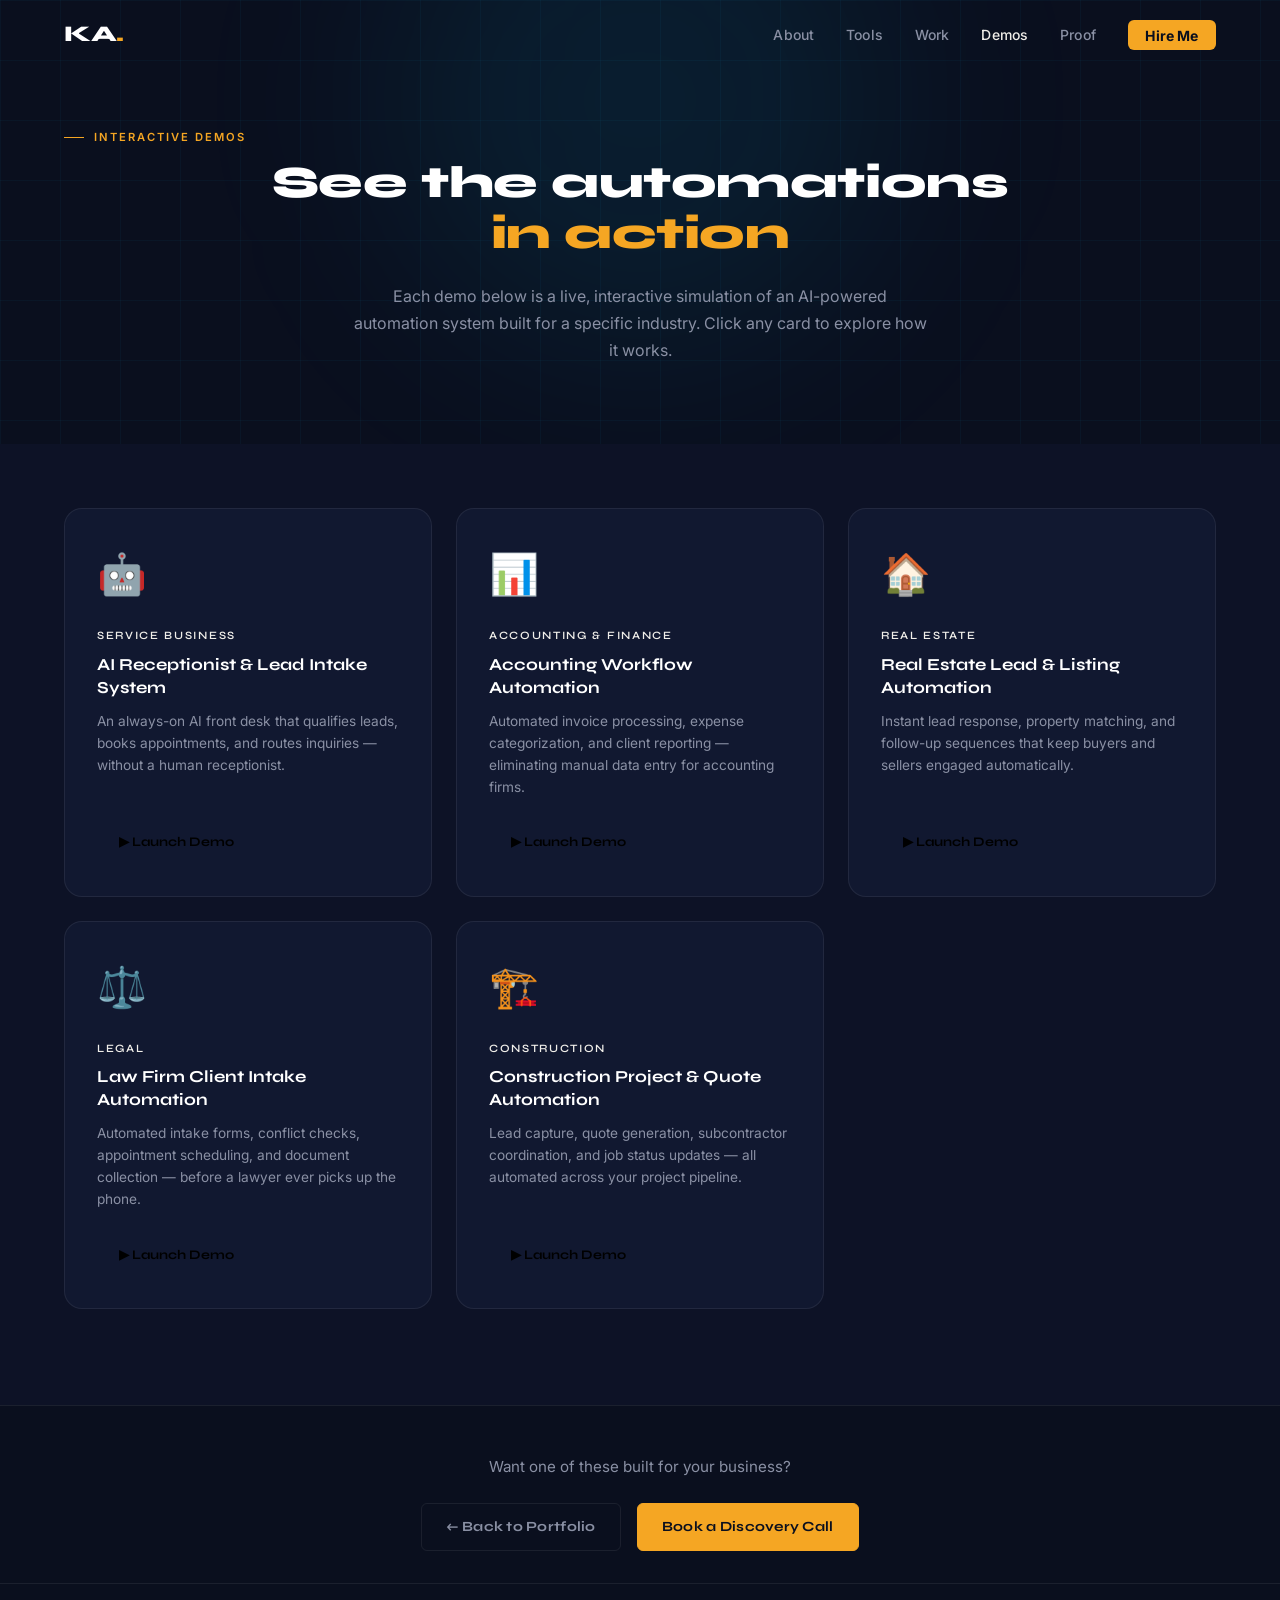
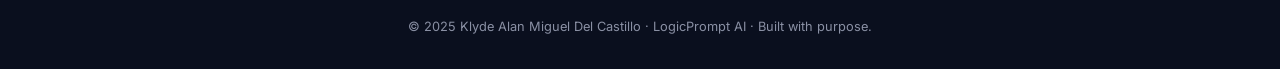
==== demos.html @ 30e9d2d5 "redesign: navy/amber theme, F-pattern hero, Cabinet Grotesk fonts, add Demos folder and demos.html" ====
<!DOCTYPE html>
<html lang="en">
<head>
  <meta charset="UTF-8" />
  <meta name="viewport" content="width=device-width, initial-scale=1.0" />
  <title>Interactive Demos | Klyde Del Castillo · AI Automation</title>
  <meta name="description" content="Live interactive demos of AI automation systems built for real estate, law firms, accounting, construction, and service businesses." />
  <link rel="preconnect" href="https://fonts.googleapis.com" />
  <link rel="preconnect" href="https://fonts.gstatic.com" crossorigin />
  <link href="https://fonts.googleapis.com/css2?family=Syne:wght@400;600;700;800&family=DM+Sans:wght@300;400;500&display=swap" rel="stylesheet" />
  <link rel="stylesheet" href="css/style.css" />
  <style>
    .demos-hero {
      padding: 8rem 0 4rem;
      background: var(--bg);
      text-align: center;
      position: relative;
      overflow: hidden;
    }
    .demos-hero__bg-grid {
      position: absolute; inset: 0;
      background-image:
        linear-gradient(rgba(0,207,255,0.04) 1px, transparent 1px),
        linear-gradient(90deg, rgba(0,207,255,0.04) 1px, transparent 1px);
      background-size: 60px 60px;
      pointer-events: none;
    }
    .demos-hero__glow {
      position: absolute; border-radius: 50%;
      filter: blur(100px); pointer-events: none;
      width: 500px; height: 500px;
      background: rgba(0,207,255,0.08);
      top: -150px; left: 50%; transform: translateX(-50%);
    }
    .demos-hero__content { position: relative; z-index: 1; }
    .demos-hero p {
      font-size: 1rem; color: var(--text-muted);
      max-width: 580px; margin: 0 auto 1rem; line-height: 1.7;
    }
    .demos-grid {
      display: grid;
      grid-template-columns: repeat(3, 1fr);
      gap: 1.5rem;
      padding: 4rem 0 6rem;
    }
    .demo-card {
      background: var(--bg-card);
      border: 1px solid var(--border);
      border-radius: var(--radius-lg);
      padding: 2rem;
      display: flex; flex-direction: column;
      transition: var(--transition);
      text-decoration: none;
    }
    .demo-card:hover {
      border-color: var(--border-glow);
      box-shadow: var(--shadow-cyan);
      transform: translateY(-6px);
    }
    .demo-card__icon {
      font-size: 2.5rem; margin-bottom: 1.25rem;
    }
    .demo-card__industry {
      font-family: var(--font-head);
      font-size: 0.7rem; font-weight: 600;
      letter-spacing: 0.15em; text-transform: uppercase;
      color: var(--cyan); margin-bottom: 0.5rem;
    }
    .demo-card h3 {
      font-family: var(--font-head);
      font-size: 1.05rem; font-weight: 700;
      color: var(--white); margin-bottom: 0.75rem;
      line-height: 1.35;
    }
    .demo-card p {
      font-size: 0.855rem; color: var(--text-muted);
      line-height: 1.6; flex: 1; margin-bottom: 1.5rem;
    }
    .demo-card__cta {
      display: inline-flex; align-items: center; gap: 0.5rem;
      padding: 0.6rem 1.4rem;
      background: var(--cyan); color: #000;
      border-radius: 100px;
      font-family: var(--font-head);
      font-size: 0.82rem; font-weight: 700;
      transition: var(--transition);
      width: fit-content;
    }
    .demo-card:hover .demo-card__cta {
      background: var(--white);
    }
    .demos-back {
      padding: 3rem 0 2rem;
      border-top: 1px solid var(--border);
      text-align: center;
    }
    @media (max-width: 1024px) { .demos-grid { grid-template-columns: repeat(2,1fr); } }
    @media (max-width: 600px)  { .demos-grid { grid-template-columns: 1fr; } }
  </style>
</head>
<body>

  <!-- NAV -->
  <nav class="nav" id="nav">
    <a href="index.html" class="nav__logo">KA<span>.</span></a>
    <ul class="nav__links">
      <li><a href="index.html#about">About</a></li>
      <li><a href="index.html#tools">Tools</a></li>
      <li><a href="index.html#projects">Work</a></li>
      <li><a href="demos.html" style="color: var(--cyan);">Demos</a></li>
      <li><a href="index.html#proof">Proof</a></li>
      <li><a href="index.html#contact" class="nav__cta">Hire Me</a></li>
    </ul>
    <button class="nav__burger" id="burger" aria-label="Open menu">
      <span></span><span></span><span></span>
    </button>
  </nav>

  <!-- DEMOS HERO -->
  <section class="demos-hero">
    <div class="demos-hero__bg-grid"></div>
    <div class="demos-hero__glow"></div>
    <div class="container demos-hero__content">
      <div class="section-label">Interactive Demos</div>
      <h1 class="section-title">See the automations<br/><em>in action</em></h1>
      <p>Each demo below is a live, interactive simulation of an AI-powered automation system built for a specific industry. Click any card to explore how it works.</p>
    </div>
  </section>

  <!-- DEMOS GRID -->
  <section style="background: var(--bg-2);">
    <div class="container">
      <div class="demos-grid">

        <a href="demos/ai-receptionist.html" class="demo-card">
          <div class="demo-card__icon">🤖</div>
          <div class="demo-card__industry">Service Business</div>
          <h3>AI Receptionist & Lead Intake System</h3>
          <p>An always-on AI front desk that qualifies leads, books appointments, and routes inquiries — without a human receptionist.</p>
          <span class="demo-card__cta">▶ Launch Demo</span>
        </a>

        <a href="demos/accounting.html" class="demo-card">
          <div class="demo-card__icon">📊</div>
          <div class="demo-card__industry">Accounting & Finance</div>
          <h3>Accounting Workflow Automation</h3>
          <p>Automated invoice processing, expense categorization, and client reporting — eliminating manual data entry for accounting firms.</p>
          <span class="demo-card__cta">▶ Launch Demo</span>
        </a>

        <a href="demos/real-estate.html" class="demo-card">
          <div class="demo-card__icon">🏠</div>
          <div class="demo-card__industry">Real Estate</div>
          <h3>Real Estate Lead & Listing Automation</h3>
          <p>Instant lead response, property matching, and follow-up sequences that keep buyers and sellers engaged automatically.</p>
          <span class="demo-card__cta">▶ Launch Demo</span>
        </a>

        <a href="demos/law-firm.html" class="demo-card">
          <div class="demo-card__icon">⚖️</div>
          <div class="demo-card__industry">Legal</div>
          <h3>Law Firm Client Intake Automation</h3>
          <p>Automated intake forms, conflict checks, appointment scheduling, and document collection — before a lawyer ever picks up the phone.</p>
          <span class="demo-card__cta">▶ Launch Demo</span>
        </a>

        <a href="demos/construction.html" class="demo-card">
          <div class="demo-card__icon">🏗️</div>
          <div class="demo-card__industry">Construction</div>
          <h3>Construction Project & Quote Automation</h3>
          <p>Lead capture, quote generation, subcontractor coordination, and job status updates — all automated across your project pipeline.</p>
          <span class="demo-card__cta">▶ Launch Demo</span>
        </a>

      </div>
    </div>
  </section>

  <!-- BACK + CTA -->
  <section class="demos-back" style="background: var(--bg);">
    <div class="container">
      <p style="color: var(--text-muted); margin-bottom: 1.5rem; font-size: 0.95rem;">
        Want one of these built for your business?
      </p>
      <div style="display:flex; gap:1rem; justify-content:center; flex-wrap:wrap;">
        <a href="index.html" class="btn btn--ghost">← Back to Portfolio</a>
        <a href="index.html#contact" class="btn btn--primary">Book a Discovery Call</a>
      </div>
    </div>
  </section>

  <footer class="footer">
    <div class="container">
      <p>© 2025 Klyde Alan Miguel Del Castillo · LogicPrompt AI · Built with purpose.</p>
    </div>
  </footer>

  <script>
    const nav = document.getElementById('nav');
    window.addEventListener('scroll', () => {
      nav.classList.toggle('scrolled', window.scrollY > 40);
    });
    const burger = document.getElementById('burger');
    const navLinks = document.querySelector('.nav__links');
    burger.addEventListener('click', () => {
      navLinks.classList.toggle('open');
    });
  </script>

</body>
</html>
---- css/style.css ----
/* ─────────────────────────────────────────────────────────
   KLYDE DEL CASTILLO · AI AUTOMATION PORTFOLIO
   Theme: Deep Navy + Warm Off-white + Electric Amber
   Psychology: Clean & Clinical · Relieved · Business-authority
   Fonts: Cabinet Grotesk (display) + Inter (body)
───────────────────────────────────────────────────────── */

@import url('https://fonts.googleapis.com/css2?family=Inter:wght@300;400;500;600&display=swap');

/* Cabinet Grotesk via Fontshare CDN */
@import url('https://api.fontshare.com/v2/css?f[]=cabinet-grotesk@400,500,700,800&display=swap');

:root {
  /* ── Core palette ── */
  --bg:          #0A0F1E;
  --bg-2:        #0D1226;
  --bg-card:     #111830;
  --bg-card-2:   #162040;
  --border:      rgba(255,255,255,0.07);
  --border-glow: rgba(245,166,35,0.3);

  /* ── Typography ── */
  --text:        #F0EEE9;
  --text-muted:  #8A90A4;
  --white:       #FFFFFF;

  /* ── Accent colours ── */
  --amber:       #F5A623;
  --amber-dim:   rgba(245,166,35,0.12);
  --amber-glow:  rgba(245,166,35,0.25);
  --green:       #00C27A;
  --green-dim:   rgba(0,194,122,0.10);
  --red:         #E84545;

  /* ── Fonts ── */
  --font-head:   'Cabinet Grotesk', 'Syne', sans-serif;
  --font-body:   'Inter', 'DM Sans', sans-serif;

  /* ── Shape & motion ── */
  --radius:      12px;
  --radius-lg:   18px;
  --transition:  0.25s cubic-bezier(0.4, 0, 0.2, 1);
  --shadow:      0 8px 40px rgba(0,0,0,0.5);
  --shadow-amber:0 0 30px rgba(245,166,35,0.18);
}

*, *::before, *::after { box-sizing: border-box; margin: 0; padding: 0; }
html { scroll-behavior: smooth; font-size: 16px; }
body {
  font-family: var(--font-body);
  background: var(--bg);
  color: var(--text);
  line-height: 1.65;
  overflow-x: hidden;
}
img { max-width: 100%; display: block; }
a { color: inherit; text-decoration: none; }
button { cursor: pointer; border: none; background: none; font-family: inherit; }
ul { list-style: none; }

.container { width: 90%; max-width: 1180px; margin: 0 auto; }

/* ── Typography tokens ─────────────────────────────────── */
.section-label {
  font-family: var(--font-body);
  font-size: 0.7rem;
  font-weight: 600;
  letter-spacing: 0.18em;
  text-transform: uppercase;
  color: var(--amber);
  margin-bottom: 0.75rem;
  display: flex;
  align-items: center;
  gap: 0.6rem;
}
.section-label::before {
  content: '';
  width: 20px;
  height: 1px;
  background: var(--amber);
  flex-shrink: 0;
}
.section-title {
  font-family: var(--font-head);
  font-size: clamp(1.8rem, 4vw, 2.8rem);
  font-weight: 800;
  line-height: 1.12;
  color: var(--white);
  margin-bottom: 1.5rem;
  letter-spacing: -0.01em;
}
.section-title em { font-style: normal; color: var(--amber); }

/* ── Buttons ────────────────────────────────────────────── */
.btn {
  display: inline-flex;
  align-items: center;
  gap: 0.5rem;
  padding: 0.72rem 1.5rem;
  border-radius: 6px;
  font-family: var(--font-head);
  font-size: 0.875rem;
  font-weight: 700;
  letter-spacing: 0.02em;
  transition: var(--transition);
  white-space: nowrap;
  cursor: pointer;
  border: 1px solid transparent;
}
.btn--primary {
  background: var(--amber);
  color: #0A0F1E;
  border-color: var(--amber);
}
.btn--primary:hover {
  background: #FFB740;
  border-color: #FFB740;
  box-shadow: var(--shadow-amber);
  transform: translateY(-2px);
}
.btn--ghost {
  border-color: var(--border);
  color: var(--text-muted);
  background: transparent;
}
.btn--ghost:hover {
  border-color: var(--amber);
  color: var(--amber);
  transform: translateY(-2px);
}
.btn--brand {
  border-color: rgba(0,194,122,0.25);
  color: var(--green);
}
.btn--brand:hover {
  border-color: var(--green);
  background: var(--green-dim);
}

/* ── NAV ────────────────────────────────────────────────── */
.nav {
  position: fixed; top: 0; left: 0; right: 0; z-index: 1000;
  display: flex; align-items: center; justify-content: space-between;
  padding: 1rem 5%;
  transition: background var(--transition), backdrop-filter var(--transition);
}
.nav.scrolled {
  background: rgba(10,15,30,0.95);
  backdrop-filter: blur(20px);
  border-bottom: 1px solid var(--border);
}
.nav__logo {
  font-family: var(--font-head);
  font-size: 1.4rem;
  font-weight: 800;
  color: var(--white);
  letter-spacing: -0.02em;
}
.nav__logo span { color: var(--amber); }
.nav__links { display: flex; gap: 2rem; align-items: center; }
.nav__links a {
  font-family: var(--font-body);
  font-size: 0.875rem;
  font-weight: 500;
  color: var(--text-muted);
  transition: color var(--transition);
  letter-spacing: 0.01em;
}
.nav__links a:hover { color: var(--white); }
.nav__cta {
  background: var(--amber) !important;
  color: #0A0F1E !important;
  padding: 0.42rem 1.1rem !important;
  border-radius: 6px;
  font-weight: 700 !important;
}
.nav__cta:hover {
  background: #FFB740 !important;
  color: #0A0F1E !important;
}
.nav__burger { display: none; flex-direction: column; gap: 5px; padding: 4px; }
.nav__burger span {
  display: block; width: 22px; height: 2px;
  background: var(--text); border-radius: 2px;
  transition: var(--transition);
}

/* ── HERO — Left-aligned, F-pattern ─────────────────────── */
.hero {
  position: relative; min-height: 100vh;
  display: flex; align-items: center;
  padding: 7rem 5% 4rem; overflow: hidden;
}
/* Subtle grid */
.hero__bg-grid {
  position: absolute; inset: 0;
  background-image:
    repeating-linear-gradient(0deg, transparent, transparent 59px, rgba(245,166,35,0.025) 59px, rgba(245,166,35,0.025) 60px),
    repeating-linear-gradient(90deg, transparent, transparent 59px, rgba(245,166,35,0.015) 59px, rgba(245,166,35,0.015) 60px);
  pointer-events: none;
}
/* Ambient glows */
.hero__glow { position: absolute; border-radius: 50%; filter: blur(120px); pointer-events: none; }
.hero__glow--1 {
  width: 600px; height: 500px;
  background: rgba(245,166,35,0.07);
  top: -80px; left: -100px;
}
.hero__glow--2 {
  width: 400px; height: 400px;
  background: rgba(0,194,122,0.05);
  bottom: 0; right: 5%;
}

/* LEFT-ALIGNED — F-pattern scan */
.hero__content {
  position: relative; z-index: 1;
  display: flex; align-items: center;
  gap: 4rem;
  max-width: 1180px; margin: 0 auto; width: 100%;
}
.hero--no-photo .hero__content--centered {
  justify-content: flex-start;
  max-width: 760px;
}
.hero--no-photo .hero__text { text-align: left; }
.hero--no-photo .hero__actions { justify-content: flex-start; }
.hero--no-photo .hero__stats { justify-content: flex-start; }
.hero--no-photo .hero__eyebrow { justify-content: flex-start; }
.hero--no-photo .hero__sub { margin: 0 0 2rem; }

.hero__eyebrow {
  display: inline-flex; align-items: center; gap: 0.5rem;
  font-size: 0.72rem; font-weight: 600;
  color: var(--green);
  letter-spacing: 0.12em; text-transform: uppercase;
  margin-bottom: 1.25rem;
}
.hero__eyebrow::before {
  content: '';
  width: 7px; height: 7px; border-radius: 50%;
  background: var(--green);
  animation: pulse-dot 2s infinite;
}
@keyframes pulse-dot {
  0%, 100% { box-shadow: 0 0 0 0 rgba(0,194,122,0.5); }
  50%       { box-shadow: 0 0 0 6px rgba(0,194,122,0); }
}

.hero__name {
  font-family: var(--font-head);
  font-size: clamp(2.4rem, 5.5vw, 4.2rem);
  font-weight: 800;
  line-height: 1.05;
  color: var(--white);
  margin-bottom: 0.75rem;
  letter-spacing: -0.02em;
}
.hero__name em { font-style: normal; color: var(--amber); }

.hero__title {
  font-family: var(--font-body);
  font-size: 0.95rem;
  font-weight: 500;
  color: var(--text-muted);
  letter-spacing: 0.04em;
  text-transform: uppercase;
  margin-bottom: 1rem;
}
.hero__tagline {
  font-family: var(--font-head);
  font-size: 1.15rem;
  font-weight: 700;
  color: var(--text);
  margin-bottom: 0.75rem;
  line-height: 1.4;
  max-width: 580px;
}
.hero__sub {
  font-size: 0.975rem;
  color: var(--text-muted);
  max-width: 560px;
  margin-bottom: 2rem;
  line-height: 1.75;
}
.hero__actions { display: flex; gap: 0.75rem; flex-wrap: wrap; margin-bottom: 3rem; }
.hero__stats { display: flex; gap: 2.5rem; flex-wrap: wrap; }
.hero__stats-divider {
  width: 1px; height: 40px;
  background: var(--border);
  align-self: center;
}
.stat__num {
  display: block;
  font-family: var(--font-head);
  font-size: 1.75rem; font-weight: 800;
  color: var(--amber); line-height: 1;
}
.stat__label {
  display: block;
  font-size: 0.72rem; font-weight: 500;
  color: var(--text-muted);
  margin-top: 0.3rem;
  letter-spacing: 0.04em;
  text-transform: uppercase;
}
.hero__scroll {
  position: absolute; bottom: 2rem; left: 5%;
  color: var(--text-muted);
  animation: bounce 2.5s infinite; z-index: 1;
}
@keyframes bounce {
  0%, 100% { transform: translateY(0); }
  50%       { transform: translateY(8px); }
}

/* ── ABOUT ──────────────────────────────────────────────── */
.about { padding: 6rem 0; background: var(--bg-2); }
.about__inner {
  display: grid;
  grid-template-columns: 280px 1fr;
  gap: 4rem; align-items: start;
}
.about__photo-wrap {
  width: 200px; height: 200px; border-radius: 12px;
  position: relative; margin: 0 auto 1.5rem;
  overflow: hidden;
}
.about__photo-wrap::before {
  content: ''; position: absolute; inset: 0;
  background: linear-gradient(135deg, rgba(245,166,35,0.15) 0%, transparent 60%);
  z-index: 1; border-radius: 12px;
}
.about__photo {
  width: 100%; height: 100%;
  object-fit: cover; border-radius: 12px;
  border: 1px solid rgba(245,166,35,0.2);
  display: block;
}
.about__initials {
  display: none; align-items: center; justify-content: center;
  width: 200px; height: 200px;
  background: var(--bg-card);
  border: 1px solid rgba(245,166,35,0.2);
  border-radius: 12px;
  font-family: var(--font-head); font-size: 3rem;
  font-weight: 800; color: var(--amber);
  margin: 0 auto 1.5rem;
}
.about__contact-card {
  display: flex; flex-direction: column; gap: 0.7rem;
  padding: 1.25rem;
  background: var(--bg-card);
  border: 1px solid var(--border);
  border-radius: var(--radius);
}
.contact-link {
  display: flex; align-items: center; gap: 0.6rem;
  font-size: 0.82rem; color: var(--text-muted);
  transition: color var(--transition); word-break: break-all;
}
.contact-link:hover { color: var(--amber); }
.contact-link--brand { color: var(--green); }
.contact-link--brand:hover { color: var(--green); opacity: 0.8; }

.about__bio { color: var(--text-muted); margin-bottom: 1rem; font-size: 0.95rem; line-height: 1.7; }
.skills-grid { display: flex; flex-wrap: wrap; gap: 0.5rem; margin: 1.5rem 0; }
.skill-tag {
  padding: 0.3rem 0.85rem;
  border: 1px solid var(--border);
  border-radius: 4px;
  font-size: 0.78rem; color: var(--text-muted);
  transition: var(--transition);
  font-family: var(--font-body);
}
.skill-tag:hover { border-color: var(--amber); color: var(--amber); background: var(--amber-dim); }

.about__exp { margin-top: 1.5rem; display: flex; flex-direction: column; gap: 1.5rem; }
.exp-item { display: flex; gap: 1rem; align-items: flex-start; }
.exp-dot {
  width: 8px; height: 8px; border-radius: 50%;
  background: var(--amber); margin-top: 0.4rem; flex-shrink: 0;
}
.exp-role { font-size: 0.875rem; color: var(--text); margin-bottom: 0.15rem; }
.exp-role strong { color: var(--white); }
.exp-date { font-size: 0.72rem; color: var(--amber); margin-bottom: 0.35rem; letter-spacing: 0.04em; }
.exp-desc { font-size: 0.82rem; color: var(--text-muted); line-height: 1.6; }

/* ── TOOLS MARQUEE ──────────────────────────────────────── */
.tools { padding: 5rem 0 2rem; background: var(--bg); overflow: hidden; }
.tools .section-title { margin-bottom: 3rem; }
.marquee-wrapper { display: flex; flex-direction: column; gap: 0.5rem; }
.marquee-row { overflow: hidden; width: 100%; }
.marquee-track--left  .marquee-inner { animation: scroll-left  30s linear infinite; }
.marquee-track--right .marquee-inner { animation: scroll-right 30s linear infinite; }
.marquee-inner { display: flex; gap: 0; width: max-content; }
@keyframes scroll-left  { from { transform: translateX(0); }    to { transform: translateX(-50%); } }
@keyframes scroll-right { from { transform: translateX(-50%); } to { transform: translateX(0); }    }
.marquee-row:hover .marquee-inner { animation-play-state: paused; }
.logo-item {
  display: flex; align-items: center; gap: 0.6rem;
  padding: 0.7rem 1.6rem; margin: 0.35rem 0.4rem;
  background: var(--bg-card);
  border: 1px solid var(--border);
  border-radius: var(--radius);
  white-space: nowrap; transition: var(--transition);
}
.logo-item:hover {
  border-color: rgba(245,166,35,0.25);
  background: var(--bg-card-2);
  box-shadow: var(--shadow-amber);
  transform: translateY(-2px);
}
.logo-item img {
  width: 20px; height: 20px; object-fit: contain;
  filter: grayscale(1) brightness(0.5);
  transition: filter var(--transition);
}
.logo-item:hover img { filter: none; }
.logo-item span {
  font-family: var(--font-body);
  font-size: 0.8rem; font-weight: 500;
  color: var(--text-muted); transition: color var(--transition);
}
.logo-item:hover span { color: var(--white); }

/* ── PROJECTS ───────────────────────────────────────────── */
.projects { padding: 6rem 0; background: var(--bg-2); }
.projects__disclaimer {
  font-size: 0.875rem; color: var(--text-muted);
  margin-bottom: 2.5rem;
  border-left: 2px solid var(--amber);
  padding-left: 1rem;
  font-style: italic;
}
.projects-grid { display: grid; grid-template-columns: repeat(3,1fr); gap: 1.5rem; }

.project-card {
  background: var(--bg-card);
  border: 1px solid var(--border);
  border-radius: var(--radius-lg);
  overflow: hidden; transition: var(--transition);
  display: flex; flex-direction: column;
}
.project-card:hover {
  border-color: rgba(245,166,35,0.25);
  box-shadow: var(--shadow-amber);
  transform: translateY(-5px);
}
.project-card__thumb {
  position: relative; height: 200px;
  overflow: hidden; background: var(--bg-card-2);
}
.project-card__thumb img {
  width: 100%; height: 100%; object-fit: cover;
  transition: transform 0.5s ease;
}
.project-card:hover .project-card__thumb img { transform: scale(1.05); }
.project-card__thumb.no-img {
  display: flex; align-items: center; justify-content: center;
  background: linear-gradient(135deg, var(--bg-card-2) 0%, rgba(245,166,35,0.04) 100%);
}
.project-card__thumb.no-img::after { content: '▶'; font-size: 3rem; color: rgba(245,166,35,0.15); }
.project-card__overlay {
  position: absolute; inset: 0;
  background: rgba(0,0,0,0.5);
  display: flex; align-items: center; justify-content: center;
  opacity: 0; transition: opacity var(--transition);
}
.project-card:hover .project-card__overlay { opacity: 1; }
.play-btn {
  width: 60px; height: 60px; border-radius: 50%;
  background: var(--amber);
  display: flex; align-items: center; justify-content: center;
  transition: var(--transition);
  box-shadow: 0 0 30px rgba(245,166,35,0.4);
  cursor: pointer;
}
.play-btn svg { width: 24px; height: 24px; color: #0A0F1E; margin-left: 3px; }
.play-btn:hover { transform: scale(1.1); background: #FFB740; }
.project-card__tag {
  position: absolute; top: 0.75rem; left: 0.75rem;
  padding: 0.22rem 0.7rem;
  background: rgba(245,166,35,0.12);
  border: 1px solid rgba(245,166,35,0.25);
  border-radius: 4px;
  font-size: 0.7rem; font-weight: 600;
  font-family: var(--font-body); color: var(--amber);
  backdrop-filter: blur(8px);
  letter-spacing: 0.04em; text-transform: uppercase;
}
.project-card__body { padding: 1.5rem; display: flex; flex-direction: column; flex: 1; }
.project-card__body h3 {
  font-family: var(--font-head);
  font-size: 1rem; font-weight: 700;
  color: var(--white); margin-bottom: 0.75rem;
  line-height: 1.3;
}
.project-card__body p {
  font-size: 0.855rem; color: var(--text-muted);
  line-height: 1.65; flex: 1; margin-bottom: 1rem;
}
.project-card__meta { display: flex; flex-wrap: wrap; gap: 0.35rem; margin-bottom: 1.25rem; }
.meta-tag {
  padding: 0.18rem 0.6rem;
  background: rgba(255,255,255,0.04);
  border: 1px solid var(--border);
  border-radius: 3px;
  font-size: 0.68rem; color: var(--text-muted);
  font-family: var(--font-body);
  letter-spacing: 0.03em;
}
.project-card__demo { width: 100%; justify-content: center; }

/* ── PROOF ──────────────────────────────────────────────── */
.proof { padding: 6rem 0; background: var(--bg); }
.proof-grid { display: grid; grid-template-columns: repeat(2,1fr); gap: 1.5rem; }
.proof-card {
  background: var(--bg-card);
  border: 1px solid var(--border);
  border-radius: var(--radius-lg);
  padding: 2rem; transition: var(--transition);
}
.proof-card:hover {
  border-color: rgba(245,166,35,0.2);
  box-shadow: var(--shadow-amber);
  transform: translateY(-3px);
}
.proof-card--featured {
  border-color: rgba(245,166,35,0.15);
  background: linear-gradient(135deg, var(--bg-card) 0%, rgba(245,166,35,0.04) 100%);
}
.proof-card__icon { font-size: 2.2rem; margin-bottom: 1rem; }
.proof-card h3 {
  font-family: var(--font-head);
  font-size: 1.05rem; font-weight: 700;
  color: var(--white); margin-bottom: 0.5rem;
}
.proof-card p { font-size: 0.875rem; color: var(--text-muted); margin-bottom: 1rem; line-height: 1.65; }
.proof-card__badge {
  display: inline-block;
  padding: 0.22rem 0.7rem;
  background: var(--amber-dim);
  border: 1px solid rgba(245,166,35,0.2);
  border-radius: 4px;
  font-size: 0.7rem; font-weight: 600;
  color: var(--amber); margin-bottom: 1rem;
  letter-spacing: 0.04em; text-transform: uppercase;
  font-family: var(--font-body);
}
.proof-card__achievement-img {
  width: 80px; height: 80px; object-fit: contain; margin-bottom: 1rem;
  filter: drop-shadow(0 0 12px rgba(245,166,35,0.4));
}
.proof-card__img {
  width: 100%; border-radius: var(--radius);
  border: 1px solid var(--border); margin-top: 0.5rem;
  cursor: zoom-in; transition: transform var(--transition);
}
.proof-card__img:hover { transform: scale(1.02); border-color: rgba(245,166,35,0.2); }

/* ── ZAPIER PROOF GRID ──────────────────────────────────── */
.zapier-proof { margin-top: 1rem; }
.zapier-proof__title {
  font-family: var(--font-head);
  font-size: clamp(1.3rem,2.5vw,1.75rem); font-weight: 700;
  color: var(--white); margin-bottom: 0.5rem;
}
.zapier-proof__title em { font-style: normal; color: var(--amber); }
.zapier-proof__sub { font-size: 0.875rem; color: var(--text-muted); margin-bottom: 1.75rem; }
.zapier-grid { display: grid; grid-template-columns: repeat(3,1fr); gap: 1.25rem; }
.zapier-card {
  background: var(--bg-card);
  border: 1px solid var(--border);
  border-radius: var(--radius); overflow: hidden;
  transition: var(--transition);
}
.zapier-card:hover {
  border-color: rgba(245,166,35,0.2);
  box-shadow: var(--shadow-amber);
  transform: translateY(-3px);
}
.zapier-card__img {
  width: 100%; height: 200px; object-fit: cover;
  object-position: top; display: block;
  transition: transform 0.5s ease; cursor: zoom-in;
}
.zapier-card:hover .zapier-card__img { transform: scale(1.04); }
.zapier-card__label {
  padding: 0.7rem 1rem;
  font-family: var(--font-body); font-size: 0.75rem; font-weight: 500;
  color: var(--text-muted);
  border-top: 1px solid var(--border);
  background: var(--bg-card-2);
  letter-spacing: 0.03em;
}

/* ── CONTACT ────────────────────────────────────────────── */
.contact { padding: 6rem 0; background: var(--bg-2); }
.contact__inner { max-width: 640px; }
.contact__sub { font-size: 1rem; color: var(--text-muted); margin-bottom: 2rem; line-height: 1.75; }
.contact__links { display: flex; flex-wrap: wrap; gap: 0.75rem; margin-bottom: 1.5rem; }
.contact__location { font-size: 0.82rem; color: var(--text-muted); }

/* ── FOOTER ─────────────────────────────────────────────── */
.footer { padding: 2rem 0; border-top: 1px solid var(--border); background: var(--bg); }
.footer__seo {
  font-size: 0.65rem; color: rgba(138,144,164,0.25);
  text-align: center; margin-bottom: 0.5rem; line-height: 1.6;
}
.footer p { font-size: 0.8rem; color: var(--text-muted); text-align: center; }

/* ── VIDEO MODAL ────────────────────────────────────────── */
.modal {
  position: fixed; inset: 0; z-index: 2000;
  display: flex; align-items: center; justify-content: center;
  opacity: 0; pointer-events: none; transition: opacity var(--transition);
}
.modal.open { opacity: 1; pointer-events: all; }
.modal__backdrop {
  position: absolute; inset: 0;
  background: rgba(0,0,0,0.9); backdrop-filter: blur(10px);
}
.modal__box {
  position: relative; z-index: 1;
  width: 92vw; max-width: 900px;
  background: var(--bg-card); border: 1px solid var(--border);
  border-radius: var(--radius-lg); overflow: hidden;
  transform: scale(0.93); transition: transform var(--transition);
}
.modal.open .modal__box { transform: scale(1); }
.modal__close {
  position: absolute; top: 0.75rem; right: 0.75rem; z-index: 2;
  width: 36px; height: 36px; border-radius: 6px;
  background: rgba(255,255,255,0.08); color: var(--white);
  font-size: 1rem; display: flex; align-items: center; justify-content: center;
  transition: var(--transition);
}
.modal__close:hover { background: var(--amber); color: #0A0F1E; }
.modal__video { position: relative; padding-bottom: 56.25%; height: 0; }
.modal__video iframe { position: absolute; top: 0; left: 0; width: 100%; height: 100%; border: none; }

/* ── IMAGE LIGHTBOX ─────────────────────────────────────── */
.lightbox {
  position: fixed; inset: 0; z-index: 3000;
  display: flex; align-items: center; justify-content: center;
  opacity: 0; pointer-events: none;
  transition: opacity 0.25s ease; padding: 1rem;
}
.lightbox.open { opacity: 1; pointer-events: all; }
.lightbox__backdrop {
  position: absolute; inset: 0;
  background: rgba(0,0,0,0.93); backdrop-filter: blur(14px);
}
.lightbox__box {
  position: relative; z-index: 1;
  max-width: 95vw; max-height: 92vh;
  display: flex; align-items: center; justify-content: center;
  transform: scale(0.9); transition: transform 0.25s ease;
}
.lightbox.open .lightbox__box { transform: scale(1); }
.lightbox__img {
  max-width: 90vw; max-height: 85vh; object-fit: contain;
  border-radius: var(--radius);
  border: 1px solid rgba(245,166,35,0.2);
  box-shadow: 0 0 60px rgba(245,166,35,0.15);
}
.lightbox__close {
  position: absolute; top: -14px; right: -14px;
  width: 40px; height: 40px; border-radius: 8px;
  background: var(--amber); color: #0A0F1E;
  font-size: 1rem; font-weight: 700;
  display: flex; align-items: center; justify-content: center;
  transition: var(--transition);
  box-shadow: 0 4px 20px rgba(245,166,35,0.4); z-index: 2;
}
.lightbox__close:hover { background: #FFB740; transform: scale(1.1); }

/* ── BACK TO TOP ────────────────────────────────────────── */
.back-top {
  position: fixed; bottom: 1.5rem; right: 1.5rem;
  width: 42px; height: 42px; border-radius: 8px;
  background: var(--amber); color: #0A0F1E;
  font-size: 1rem; font-weight: 700;
  display: flex; align-items: center; justify-content: center;
  z-index: 900; opacity: 0; transform: translateY(10px);
  transition: var(--transition);
  box-shadow: 0 4px 18px rgba(245,166,35,0.35);
}
.back-top.visible { opacity: 1; transform: translateY(0); }
.back-top:hover { background: #FFB740; transform: translateY(-2px); }

/* ── FADE IN ────────────────────────────────────────────── */
.fade-in { opacity: 0; transform: translateY(24px); transition: opacity 0.6s ease, transform 0.6s ease; }
.fade-in.visible { opacity: 1; transform: translateY(0); }

/* ── RESPONSIVE ─────────────────────────────────────────── */
@media (max-width: 1024px) {
  .projects-grid { grid-template-columns: repeat(2,1fr); }
  .zapier-grid   { grid-template-columns: repeat(2,1fr); }
}
@media (max-width: 820px) {
  .about__inner { grid-template-columns: 1fr; }
  .about__photo-col { text-align: center; }
  .about__contact-card { max-width: 320px; margin: 0 auto; }
  .proof-grid { grid-template-columns: 1fr; }
}
@media (max-width: 768px) {
  .nav__links { display: none; }
  .nav__links.open {
    display: flex; flex-direction: column;
    position: absolute; top: 100%; left: 0; right: 0;
    background: rgba(10,15,30,0.97); backdrop-filter: blur(20px);
    padding: 1.5rem 5%; border-bottom: 1px solid var(--border); gap: 1.25rem;
  }
  .nav__burger { display: flex; }
  .hero__content { flex-direction: column; padding-top: 2rem; }
  .hero--no-photo .hero__text { text-align: left; }
  .projects-grid { grid-template-columns: 1fr; }
  .zapier-grid   { grid-template-columns: 1fr; }
  .lightbox__img { max-width: 95vw; max-height: 80vh; }
  .lightbox__close { top: -10px; right: -10px; width: 34px; height: 34px; }
}
@media (max-width: 480px) {
  .section-title { font-size: 1.7rem; }
  .hero__name    { font-size: 2.1rem; }
  .btn { padding: 0.65rem 1.15rem; font-size: 0.82rem; }
  .hero__stats   { gap: 1.5rem; }
}
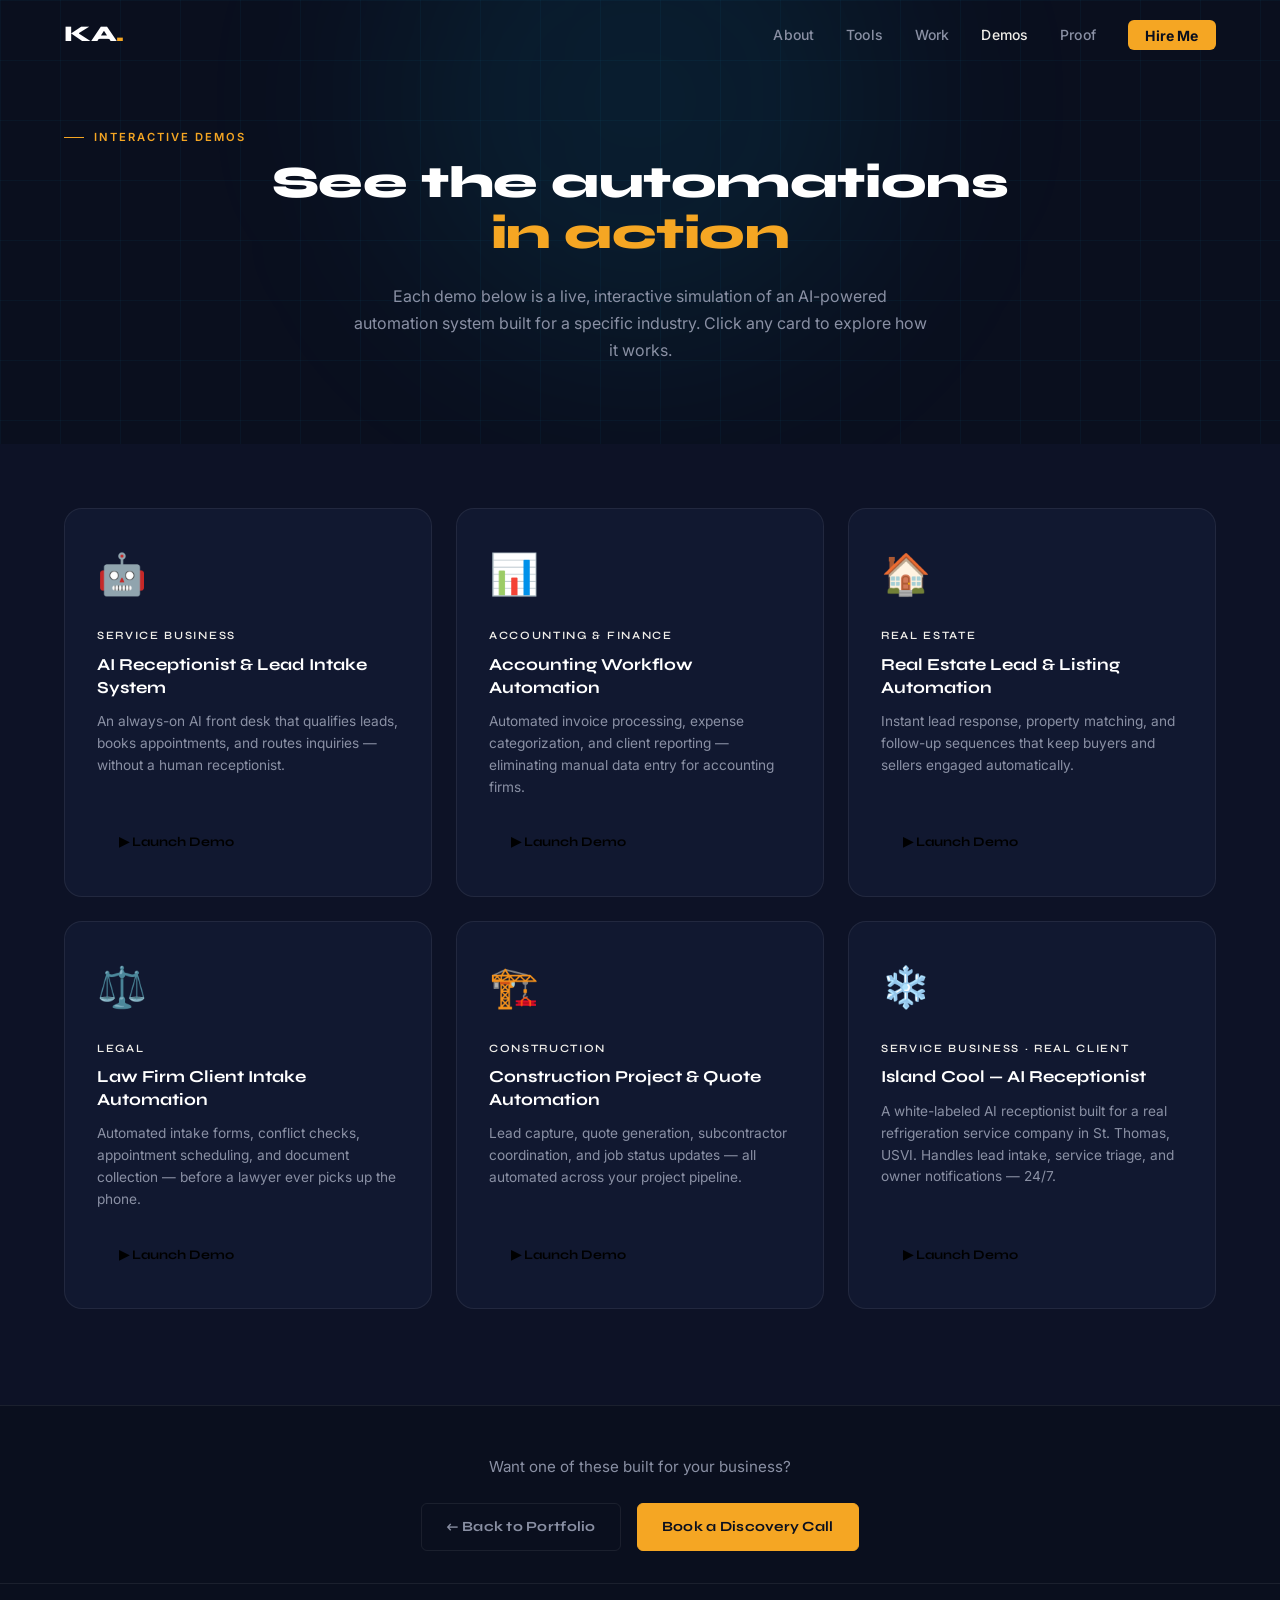
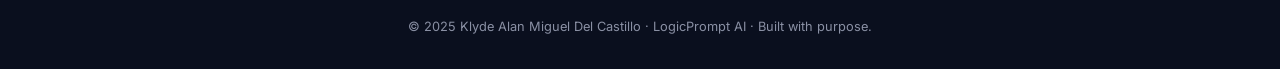
==== commit 4a2da745: "feat: add Island Cool as standalone demo card" ====
--- a/demos.html
+++ b/demos.html
@@ -132,7 +132,7 @@
     <div class="container">
       <div class="demos-grid">
 
-        <a href="demos/ai-receptionist.html" class="demo-card">
+        <a href="Demos/ai-receptionist.html" class="demo-card">
           <div class="demo-card__icon">🤖</div>
           <div class="demo-card__industry">Service Business</div>
           <h3>AI Receptionist & Lead Intake System</h3>
@@ -140,7 +140,7 @@
           <span class="demo-card__cta">▶ Launch Demo</span>
         </a>
 
-        <a href="demos/accounting.html" class="demo-card">
+        <a href="Demos/accounting.html" class="demo-card">
           <div class="demo-card__icon">📊</div>
           <div class="demo-card__industry">Accounting & Finance</div>
           <h3>Accounting Workflow Automation</h3>
@@ -148,7 +148,7 @@
           <span class="demo-card__cta">▶ Launch Demo</span>
         </a>
 
-        <a href="demos/real-estate.html" class="demo-card">
+        <a href="Demos/real-estate.html" class="demo-card">
           <div class="demo-card__icon">🏠</div>
           <div class="demo-card__industry">Real Estate</div>
           <h3>Real Estate Lead & Listing Automation</h3>
@@ -156,7 +156,7 @@
           <span class="demo-card__cta">▶ Launch Demo</span>
         </a>
 
-        <a href="demos/law-firm.html" class="demo-card">
+        <a href="Demos/law-firm.html" class="demo-card">
           <div class="demo-card__icon">⚖️</div>
           <div class="demo-card__industry">Legal</div>
           <h3>Law Firm Client Intake Automation</h3>
@@ -164,13 +164,20 @@
           <span class="demo-card__cta">▶ Launch Demo</span>
         </a>
 
-        <a href="demos/construction.html" class="demo-card">
+        <a href="Demos/construction.html" class="demo-card">
           <div class="demo-card__icon">🏗️</div>
           <div class="demo-card__industry">Construction</div>
           <h3>Construction Project & Quote Automation</h3>
           <p>Lead capture, quote generation, subcontractor coordination, and job status updates — all automated across your project pipeline.</p>
           <span class="demo-card__cta">▶ Launch Demo</span>
         </a>
+        <a href="Demos/island-cool.html" class="demo-card">
+  <div class="demo-card__icon">❄️</div>
+  <div class="demo-card__industry">Service Business · Real Client</div>
+  <h3>Island Cool — AI Receptionist</h3>
+  <p>A white-labeled AI receptionist built for a real refrigeration service company in St. Thomas, USVI. Handles lead intake, service triage, and owner notifications — 24/7.</p>
+  <span class="demo-card__cta">▶ Launch Demo</span>
+</a>
 
       </div>
     </div>
@@ -208,4 +215,5 @@
   </script>
 
 </body>
-</html>+</html>
+
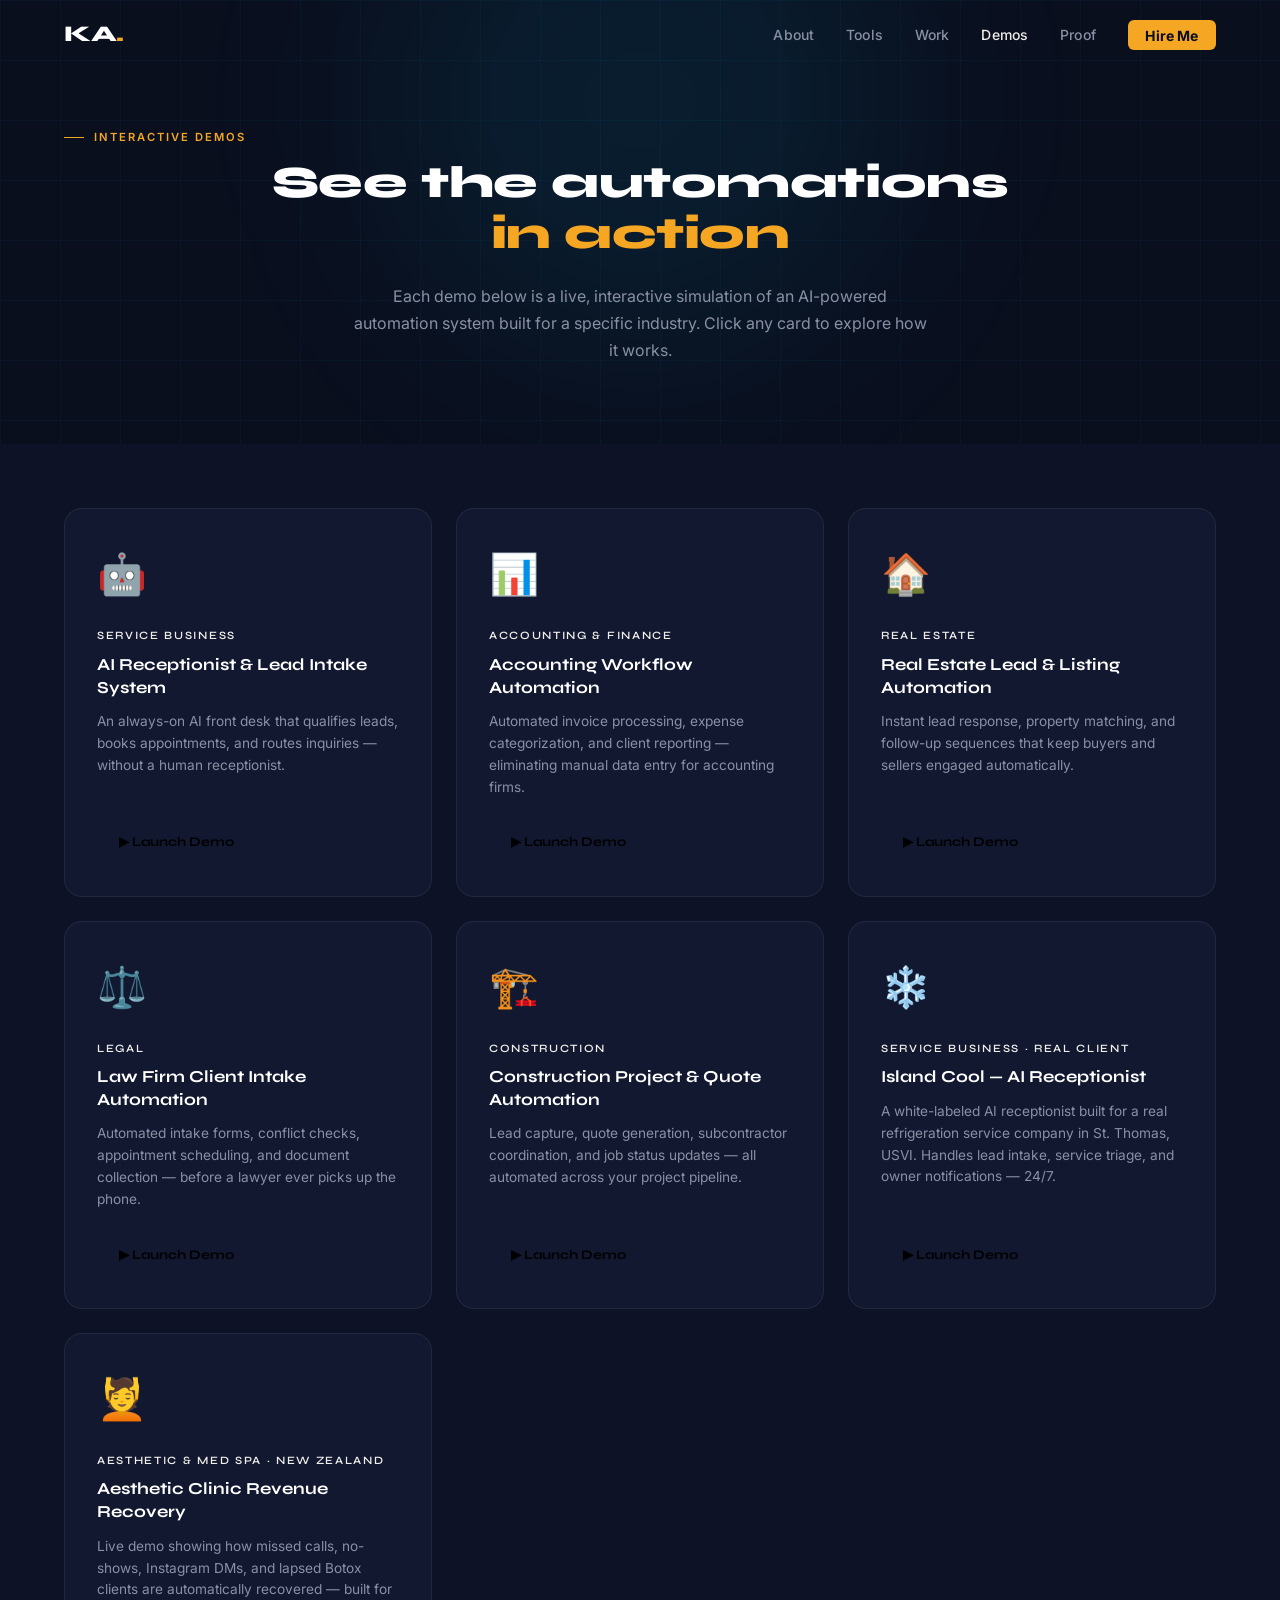
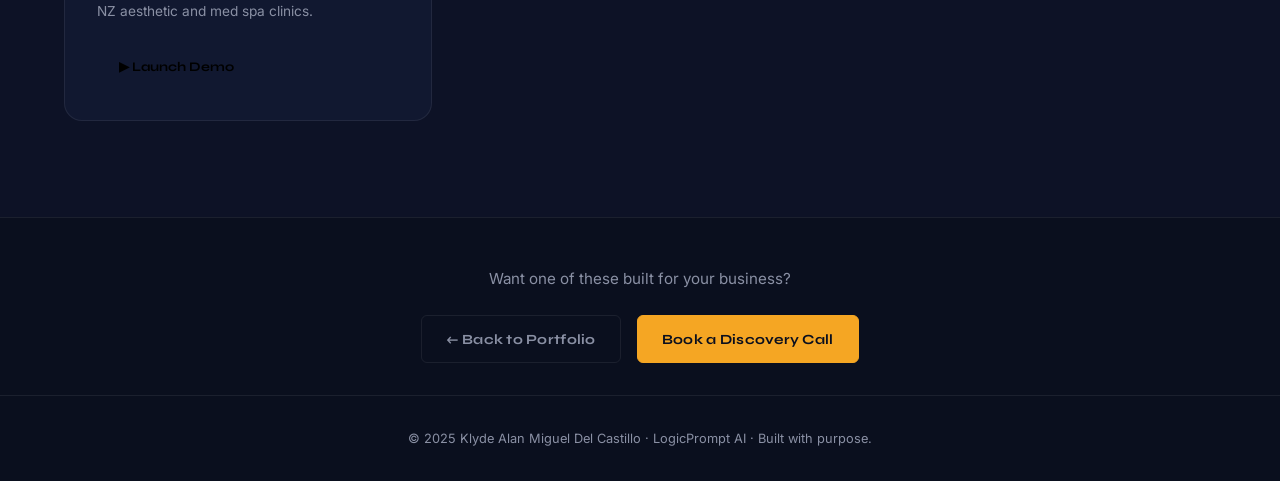
==== commit 479cbb7c: "feat: add aesthetic clinic revenue recovery demo" ====
--- a/demos.html
+++ b/demos.html
@@ -178,6 +178,13 @@
   <p>A white-labeled AI receptionist built for a real refrigeration service company in St. Thomas, USVI. Handles lead intake, service triage, and owner notifications — 24/7.</p>
   <span class="demo-card__cta">▶ Launch Demo</span>
 </a>
+<a href="Demos/aesthetic-med-spa-demo.html" class="demo-card">
+  <div class="demo-card__icon">💆</div>
+  <div class="demo-card__industry">Aesthetic & Med Spa · New Zealand</div>
+  <h3>Aesthetic Clinic Revenue Recovery</h3>
+  <p>Live demo showing how missed calls, no-shows, Instagram DMs, and lapsed Botox clients are automatically recovered — built for NZ aesthetic and med spa clinics.</p>
+  <span class="demo-card__cta">▶ Launch Demo</span>
+</a>
 
       </div>
     </div>
